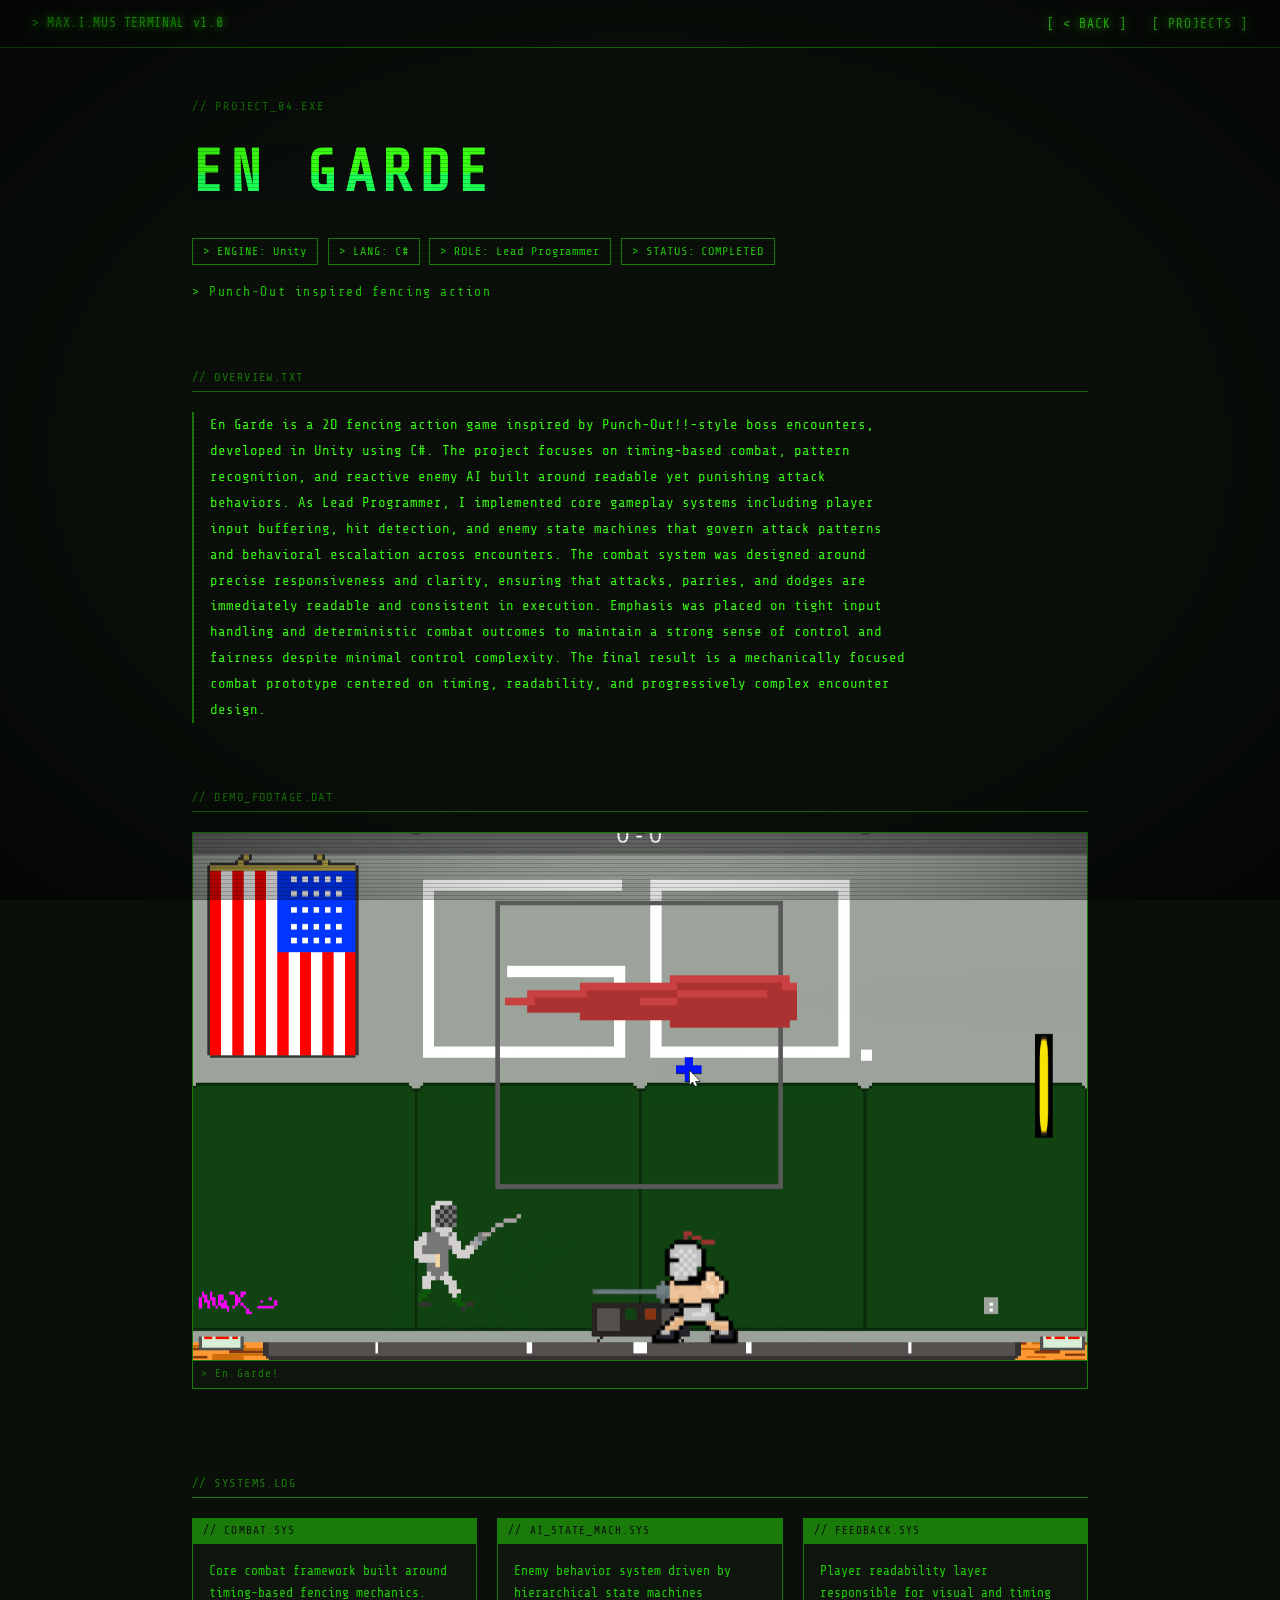
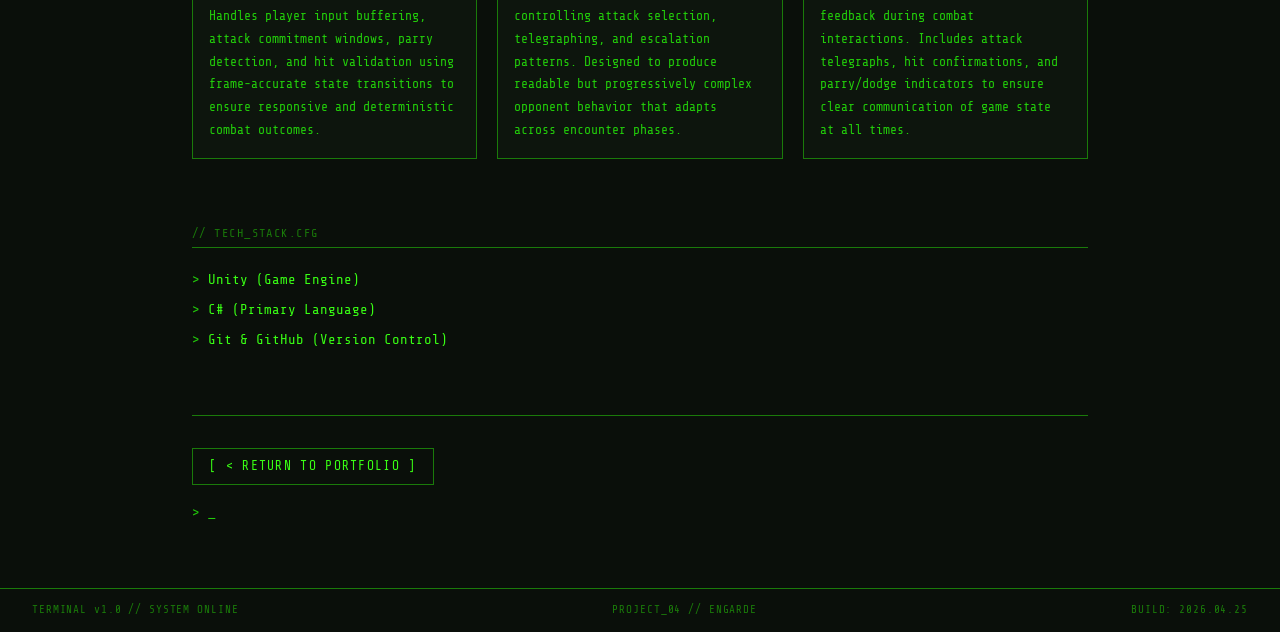
==== EnGarde.html @ af90c64e "finish projects" ====
<!DOCTYPE html>
<html lang="en">
  <head>
    <meta charset="UTF-8" />
    <meta name="viewport" content="width=device-width, initial-scale=1.0" />
    <title>En Garde // PROJECT_04.EXE</title>
    <link rel="stylesheet" href="styles.css" />
    <link rel="icon" href="/favicon.ico">
    <style>
      html { scroll-snap-type: none; }

      #dd-main {
        max-width: 960px;
        margin: 0 auto;
        padding: calc(var(--nav-h) + 3rem) 2rem 4rem;
        display: flex;
        flex-direction: column;
        gap: 4rem;
      }

      /* ---- Hero ---- */
      .dd-file-label {
        font-size: 12px;
        color: var(--green-dim);
        letter-spacing: 0.15em;
        margin-bottom: 0.5rem;
      }

      .dd-hero h1 {
        font-size: clamp(2.4rem, 5vw, 3.6rem);
        letter-spacing: 0.12em;
        animation: textglow 3s ease-in-out infinite;
        margin-bottom: 1rem;
      }

      .dd-meta {
        display: flex;
        flex-wrap: wrap;
        gap: 0.6rem;
        margin-bottom: 1rem;
      }

      .dd-badge {
        font-size: 12px;
        color: var(--green-mid);
        border: 1px solid var(--green-dim);
        padding: 2px 10px;
        letter-spacing: 0.08em;
      }

      /* ---- Sections ---- */
      .dd-section-label {
        font-size: 12px;
        color: var(--green-dim);
        letter-spacing: 0.12em;
        margin-bottom: 1.25rem;
        border-bottom: 1px solid var(--green-dim);
        padding-bottom: 4px;
      }

      .dd-body {
        font-size: 14px;
        color: var(--green);
        line-height: 1.85;
        max-width: 720px;
        border-left: 2px solid var(--green-dim);
        padding-left: 1rem;
      }

      /* ---- Media ---- */
      .dd-media-primary {
        width: 100%;
        border: 1px solid var(--green-dim);
        background: var(--bg-panel);
        padding: 0;
        margin-bottom: 1.25rem;
      }

      .dd-media-primary img {
        display: block;
        width: 100%;
        height: auto;
      }

      .dd-media-grid {
        display: grid;
        grid-template-columns: repeat(auto-fit, minmax(260px, 1fr));
        gap: 1rem;
      }

      .dd-media-item {
        border: 1px solid var(--green-dim);
        background: var(--bg-panel);
        padding: 0;
      }

      .dd-media-item img {
        display: block;
        width: 100%;
        height: auto;
      }

      .dd-media-caption {
        font-size: 11px;
        color: var(--green-dim);
        letter-spacing: 0.1em;
        padding: 4px 8px;
        border-top: 1px solid var(--green-dim);
      }

      /* ---- System cards ---- */
      .dd-cards {
        display: grid;
        grid-template-columns: repeat(auto-fit, minmax(240px, 1fr));
        gap: 1.25rem;
      }

      .dd-card {
        border: 1px solid var(--green-dim);
        background: var(--bg-panel);
        padding: 0;
        transition: box-shadow 0.2s;
      }

      .dd-card:hover {
        box-shadow: 0 0 16px var(--green-dim);
      }

      .dd-card-header {
        background: var(--green-dim);
        color: var(--bg);
        font-size: 11px;
        padding: 3px 10px;
        letter-spacing: 0.1em;
      }

      .dd-card p {
        font-size: 13px;
        color: var(--green-mid);
        line-height: 1.75;
        padding: 1rem;
      }

      /* ---- Tech list ---- */
      .dd-tech-list {
        list-style: none;
        display: flex;
        flex-direction: column;
        gap: 6px;
      }

      .dd-tech-list li {
        font-size: 14px;
        color: var(--green);
        display: flex;
        align-items: center;
        gap: 0.5rem;
      }

      /* ---- Back ---- */
      .dd-back {
        border-top: 1px solid var(--green-dim);
        padding-top: 2rem;
      }
    </style>
  </head>
  <body>

    <div class="crt-overlay"></div>
    <div class="scanlines"></div>

    <nav id="navbar">
      <span class="nav-logo">&gt; MAX.I.MUS TERMINAL v1.0</span>
      <ul class="nav-links">
        <li><a href="index.html">[ &lt; BACK ]</a></li>
        <li><a href="index.html#projects">[ PROJECTS ]</a></li>
      </ul>
    </nav>

    <main id="dd-main">

      <!-- HERO -->
      <section class="dd-hero">
        <div class="dd-file-label">// PROJECT_04.EXE</div>
        <h1 class="glitch" data-text="EN GARDE">EN GARDE</h1>
        <div class="dd-meta">
          <span class="dd-badge">&gt; ENGINE: Unity</span>
          <span class="dd-badge">&gt; LANG: C#</span>
          <span class="dd-badge">&gt; ROLE: Lead Programmer</span>
          <span class="dd-badge">&gt; STATUS: COMPLETED</span>
        </div>
        <p class="tagline">&gt; Punch-Out inspired fencing action</p>
      </section>

      <!-- OVERVIEW -->
      <section>
        <div class="dd-section-label">// OVERVIEW.TXT</div>
        <p class="dd-body">
          En Garde is a 2D fencing action game inspired by Punch-Out!!-style boss encounters, developed in Unity using C#. The project focuses on timing-based combat, pattern recognition, and reactive enemy AI built around readable yet punishing attack behaviors. As Lead Programmer, I implemented core gameplay systems including player input buffering, hit detection, and enemy state machines that govern attack patterns and behavioral escalation across encounters. The combat system was designed around precise responsiveness and clarity, ensuring that attacks, parries, and dodges are immediately readable and consistent in execution. Emphasis was placed on tight input handling and deterministic combat outcomes to maintain a strong sense of control and fairness despite minimal control complexity. The final result is a mechanically focused combat prototype centered on timing, readability, and progressively complex encounter design.
        </p>
      </section>

      <!-- MEDIA -->
      <section>
        <div class="dd-section-label">// DEMO_FOOTAGE.DAT</div>
        <div class="dd-media-primary">
          <img src="engarde.gif" alt="engarde" />
          <div class="dd-media-caption">&gt; En Garde!</div>
        </div>
      </section>

      <!-- SYSTEMS -->
      <section>
        <div class="dd-section-label">// SYSTEMS.LOG</div>
        <div class="dd-cards">
          <div class="dd-card">
            <div class="dd-card-header">// COMBAT.SYS</div>
            <p>Core combat framework built around timing-based fencing mechanics. Handles player input buffering, attack commitment windows, parry detection, and hit validation using frame-accurate state transitions to ensure responsive and deterministic combat outcomes.</p>
          </div>
          <div class="dd-card">
            <div class="dd-card-header">// AI_STATE_MACH.SYS</div>
            <p>     Enemy behavior system driven by hierarchical state machines controlling attack selection, telegraphing, and escalation patterns. Designed to produce readable but progressively complex opponent behavior that adapts across encounter phases.</p>
          </div>
          <div class="dd-card">
            <div class="dd-card-header">// FEEDBACK.SYS</div>
            <p> Player readability layer responsible for visual and timing feedback during combat interactions. Includes attack telegraphs, hit confirmations, and parry/dodge indicators to ensure clear communication of game state at all times.</p>
          </div>
        </div>
      </section>

      <!-- TECH STACK -->
      <section>
        <div class="dd-section-label">// TECH_STACK.CFG</div>
        <ul class="dd-tech-list">
          <li><span class="prompt">&gt;</span> Unity (Game Engine)</li>
          <li><span class="prompt">&gt;</span> C# (Primary Language)</li>
          <li><span class="prompt">&gt;</span> Git &amp; GitHub (Version Control)</li>
        </ul>
      </section>

      <!-- BACK -->
      <div class="dd-back">
        <a href="index.html#projects" class="btn">[ &lt; RETURN TO PORTFOLIO ]</a>
        <div class="cursor-line" style="margin-top:1rem">&gt; <span class="cursor">_</span></div>
      </div>

    </main>

    <footer>
      <span>TERMINAL v1.0 // SYSTEM ONLINE</span>
      <span>PROJECT_04 // ENGARDE</span>
      <span>BUILD: 2026.04.25</span>
    </footer>

  </body>
</html>
---- styles.css ----
/* ============================================================
   ROBCO TERMINAL — Fallout CRT Green Theme
   ============================================================ */

@import url('https://fonts.googleapis.com/css2?family=Share+Tech+Mono&display=swap');

:root {
  --green: #39ff14;
  --green-dim: #1a7a0a;
  --green-glow: rgba(57, 255, 20, 0.15);
  --green-mid: #22cc0a;
  --bg: #0a0f0a;
  --bg-panel: #0d150d;
  --nav-h: 48px;
}

* {
  margin: 0;
  padding: 0;
  box-sizing: border-box;
}

html {
  scroll-behavior: smooth;
  scroll-snap-type: y mandatory;
}

body {
  background: var(--bg);
  color: var(--green);
  font-family: 'Share Tech Mono', 'Courier New', monospace;
  font-size: 15px;
  line-height: 1.7;
  overflow-x: hidden;
}

/* ---- CRT Effects ---- */
.crt-overlay {
  pointer-events: none;
  position: fixed;
  inset: 0;
  z-index: 9999;
  background: radial-gradient(ellipse at center,
    transparent 60%,
    rgba(0,0,0,0.55) 100%);
}

.scanlines {
  pointer-events: none;
  position: fixed;
  inset: 0;
  z-index: 9998;
  background: repeating-linear-gradient(
    to bottom,
    transparent 0px,
    transparent 3px,
    rgba(0, 0, 0, 0.18) 3px,
    rgba(0, 0, 0, 0.18) 4px
  );
}

/* ---- Flicker animation ---- */
@keyframes flicker {
  0%   { opacity: 1; }
  92%  { opacity: 1; }
  93%  { opacity: 0.85; }
  94%  { opacity: 1; }
  96%  { opacity: 0.92; }
  100% { opacity: 1; }
}

body {
  animation: flicker 6s infinite;
}

/* ---- Glow text ---- */
@keyframes textglow {
  0%, 100% { text-shadow: 0 0 6px var(--green), 0 0 16px rgba(57,255,20,0.45); }
  50%       { text-shadow: 0 0 8px var(--green), 0 0 22px rgba(57,255,20,0.65), 0 0 44px rgba(57,255,20,0.25); }
}

/* ---- NAV ---- */
#navbar {
  position: fixed;
  top: 0;
  left: 0;
  right: 0;
  height: var(--nav-h);
  z-index: 1000;
  display: flex;
  align-items: center;
  justify-content: space-between;
  padding: 0 2rem;
  background: var(--bg);
  border-bottom: 1px solid var(--green-dim);
  text-shadow: 0 0 8px var(--green);
}

.nav-logo {
  font-size: 13px;
  color: var(--green-mid);
  letter-spacing: 0.05em;
}

.nav-links {
  list-style: none;
  display: flex;
  gap: 1.5rem;
}

.nav-links a {
  color: var(--green);
  text-decoration: none;
  font-size: 13px;
  letter-spacing: 0.08em;
  transition: color 0.2s;
}

.nav-links a:hover {
  color: #fff;
  text-shadow: 0 0 10px var(--green), 0 0 20px var(--green);
}

.nav-resume:hover {
  color: #fff;
  text-shadow: 0 0 10px var(--green), 0 0 20px var(--green);
}

/* ---- PAGES ---- */
.page {
  min-height: 100vh;
  padding-top: var(--nav-h);
  display: flex;
  align-items: center;
  justify-content: center;
  scroll-snap-align: start;
  border-bottom: 1px solid var(--green-dim);
}

.page-inner {
  width: 100%;
  max-width: 900px;
  padding: 3rem 2rem;
}

/* ---- HOME ---- */
#home {
  align-items: stretch;
}

.home-layout {
  display: flex;
  width: 100%;
  max-width: 1100px;
  margin: 0 auto;
  gap: 2rem;
  padding: 2rem;
  align-items: flex-start;
}

/* ---- ASCII panel ---- */
.ascii-panel {
  flex-shrink: 0;
  border: 1px solid var(--green-dim);
  background: var(--bg-panel);
  padding: 0;
  width: fit-content;
}

.panel-header,
.panel-footer {
  background: var(--green-dim);
  color: var(--bg);
  font-size: 11px;
  padding: 2px 8px;
  letter-spacing: 0.1em;
}

.ascii-art {
  font-size: 9px;
  line-height: 1.15;
  color: var(--green-mid);
  padding: 8px;
  white-space: pre;
  text-shadow: 0 0 4px var(--green-dim);
  overflow: hidden;
}

/* ---- Home content ---- */
.home-content {
  flex: 1;
  display: flex;
  flex-direction: column;
  gap: 1rem;
  padding-top: 1rem;
}

.boot-text {
  font-size: 12px;
  color: var(--green-mid);
  white-space: pre;
  min-height: 8em;
  line-height: 1.5;
}

h1 {
  font-size: clamp(2rem, 4vw, 3rem);
  letter-spacing: 0.1em;
  animation: textglow 3s ease-in-out infinite;
}

.glitch {
  position: relative;
}

.glitch::before,
.glitch::after {
  content: attr(data-text);
  position: absolute;
  left: 0;
  top: 0;
}

.glitch::before {
  color: var(--green);
  animation: glitch1 4s infinite;
  clip-path: polygon(0 0, 100% 0, 100% 50%, 0 50%);
  opacity: 0.7;
}

.glitch::after {
  color: #00ff99;
  animation: glitch2 4s infinite;
  clip-path: polygon(0 50%, 100% 50%, 100% 100%, 0 100%);
  opacity: 0.5;
}

@keyframes glitch1 {
  0%, 90%, 100% { transform: translate(0); }
  92% { transform: translate(-3px, 1px); }
  94% { transform: translate(3px, -1px); }
  96% { transform: translate(-2px, 0); }
}

@keyframes glitch2 {
  0%, 90%, 100% { transform: translate(0); }
  92% { transform: translate(3px, -1px); }
  94% { transform: translate(-3px, 1px); }
  96% { transform: translate(2px, 0); }
}

.tagline {
  color: var(--green-mid);
  font-size: 13px;
  letter-spacing: 0.12em;
}

.bio {
  color: var(--green);
  font-size: 13px;
  line-height: 1.8;
  max-width: 540px;
  border-left: 2px solid var(--green-dim);
  padding-left: 1rem;
}

.contact-bar {
  display: flex;
  gap: 1.5rem;
}

.contact-bar a {
  color: var(--green-mid);
  text-decoration: none;
  font-size: 13px;
  letter-spacing: 0.08em;
  transition: color 0.2s, text-shadow 0.2s;
}

.contact-bar a:hover {
  color: var(--green);
  text-shadow: 0 0 10px var(--green);
}

.page-buttons {
  display: flex;
  flex-wrap: wrap;
  gap: 0.75rem;
}

.btn {
  display: inline-block;
  padding: 6px 16px;
  border: 1px solid var(--green-dim);
  color: var(--green);
  text-decoration: none;
  font-family: inherit;
  font-size: 13px;
  letter-spacing: 0.1em;
  background: transparent;
  transition: background 0.2s, text-shadow 0.2s, box-shadow 0.2s;
}

.btn:hover {
  background: var(--green-glow);
  text-shadow: 0 0 8px var(--green);
  box-shadow: 0 0 12px var(--green-dim);
}

/* ---- Cursor blink ---- */
.cursor-line {
  font-size: 14px;
  color: var(--green-mid);
}

@keyframes blink {
  0%, 100% { opacity: 1; }
  50%       { opacity: 0; }
}

.cursor {
  animation: blink 1s step-end infinite;
}

/* ---- Section headers ---- */
.section-header {
  margin-bottom: 2rem;
  color: var(--green-dim);
  font-size: 12px;
  letter-spacing: 0.1em;
}

.section-header h2 {
  color: var(--green);
  font-size: clamp(1.2rem, 2.5vw, 1.6rem);
  letter-spacing: 0.15em;
  margin: 0.25rem 0;
  text-shadow: 0 0 8px var(--green);
}

/* ---- Skills ---- */
.skills-grid {
  display: grid;
  grid-template-columns: 1fr 1fr;
  gap: 2rem;
}

.skills-group h3 {
  color: var(--green-mid);
  font-size: 13px;
  letter-spacing: 0.12em;
  margin-bottom: 0.75rem;
  border-bottom: 1px solid var(--green-dim);
  padding-bottom: 4px;
}

.skills-group ul {
  list-style: none;
  display: flex;
  flex-direction: column;
  gap: 4px;
}

.skills-group li {
  font-size: 14px;
  color: var(--green);
  display: flex;
  align-items: center;
  gap: 0.5rem;
}

.prompt {
  color: var(--green-mid);
}

/* ---- Projects ---- */
.projects-grid {
  display: grid;
  grid-template-columns: repeat(auto-fit, minmax(240px, 1fr));
  gap: 1.5rem;
}

.project-card {
  border: 1px solid var(--green-dim);
  background: var(--bg-panel);
  padding: 0;
  transition: box-shadow 0.2s;
}

.project-card:hover {
  box-shadow: 0 0 16px var(--green-dim);
}

.card-header {
  background: var(--green-dim);
  color: var(--bg);
  font-size: 11px;
  padding: 3px 10px;
  letter-spacing: 0.1em;
}

.project-card h3 {
  font-size: 15px;
  letter-spacing: 0.08em;
  color: var(--green);
  padding: 1rem 1rem 0.5rem;
}

.project-card p {
  font-size: 13px;
  color: var(--green-mid);
  padding: 0 1rem 1rem;
  line-height: 1.7;
}

.project-links {
  display: flex;
  gap: 1rem;
  padding: 0 1rem 1rem;
}

.project-links a {
  color: var(--green);
  text-decoration: none;
  font-size: 12px;
  letter-spacing: 0.08em;
  transition: text-shadow 0.2s;
}

.project-links a:hover {
  text-shadow: 0 0 8px var(--green);
}

/* ---- More projects ---- */
.more-projects-wrap {
  margin-top: 1.5rem;
  display: flex;
  justify-content: center;
}

@keyframes fadeSlideIn {
  from { opacity: 0; transform: translateY(-8px); }
  to   { opacity: 1; transform: translateY(0); }
}

.projects-grid--extra {
  margin-top: 1rem;
  animation: fadeSlideIn 0.25s ease;
}

/* ---- Experience ---- */
.experience-item {
  margin-bottom: 2.5rem;
  padding-left: 1rem;
  border-left: 2px solid var(--green-dim);
}

.exp-header {
  display: flex;
  flex-direction: column;
  gap: 2px;
  margin-bottom: 0.75rem;
}

.experience-item h3 {
  font-size: 15px;
  letter-spacing: 0.1em;
  color: var(--green);
  text-shadow: 0 0 6px var(--green-dim);
}

.exp-links {
  margin-top: 0.75rem;
}

.exp-meta {
  font-size: 12px;
  color: var(--green-dim);
  letter-spacing: 0.08em;
}

.experience-item ul {
  list-style: none;
  display: flex;
  flex-direction: column;
  gap: 6px;
}

.experience-item li {
  font-size: 13px;
  color: var(--green-mid);
  line-height: 1.7;
}

.experience-item li::before {
  content: '> ';
  color: var(--green-dim);
}

/* ---- Contact ---- */
.contact-intro {
  color: var(--green-mid);
  font-size: 13px;
  margin-bottom: 1.5rem;
  letter-spacing: 0.08em;
}

.contact-links {
  list-style: none;
  display: flex;
  flex-direction: column;
  gap: 0.75rem;
}

.contact-links li {
  font-size: 14px;
  color: var(--green-mid);
  display: flex;
  align-items: center;
  gap: 0.5rem;
}

.contact-links a {
  color: var(--green);
  text-decoration: none;
  transition: text-shadow 0.2s;
}

.contact-links a:hover {
  text-shadow: 0 0 10px var(--green);
}

/* ---- Footer ---- */
footer {
  display: flex;
  justify-content: space-between;
  padding: 0.75rem 2rem;
  font-size: 11px;
  color: var(--green-dim);
  border-top: 1px solid var(--green-dim);
  background: var(--bg);
  letter-spacing: 0.08em;
}

/* ---- Scrollbar ---- */
::-webkit-scrollbar { width: 6px; }
::-webkit-scrollbar-track { background: var(--bg); }
::-webkit-scrollbar-thumb { background: var(--green-dim); }
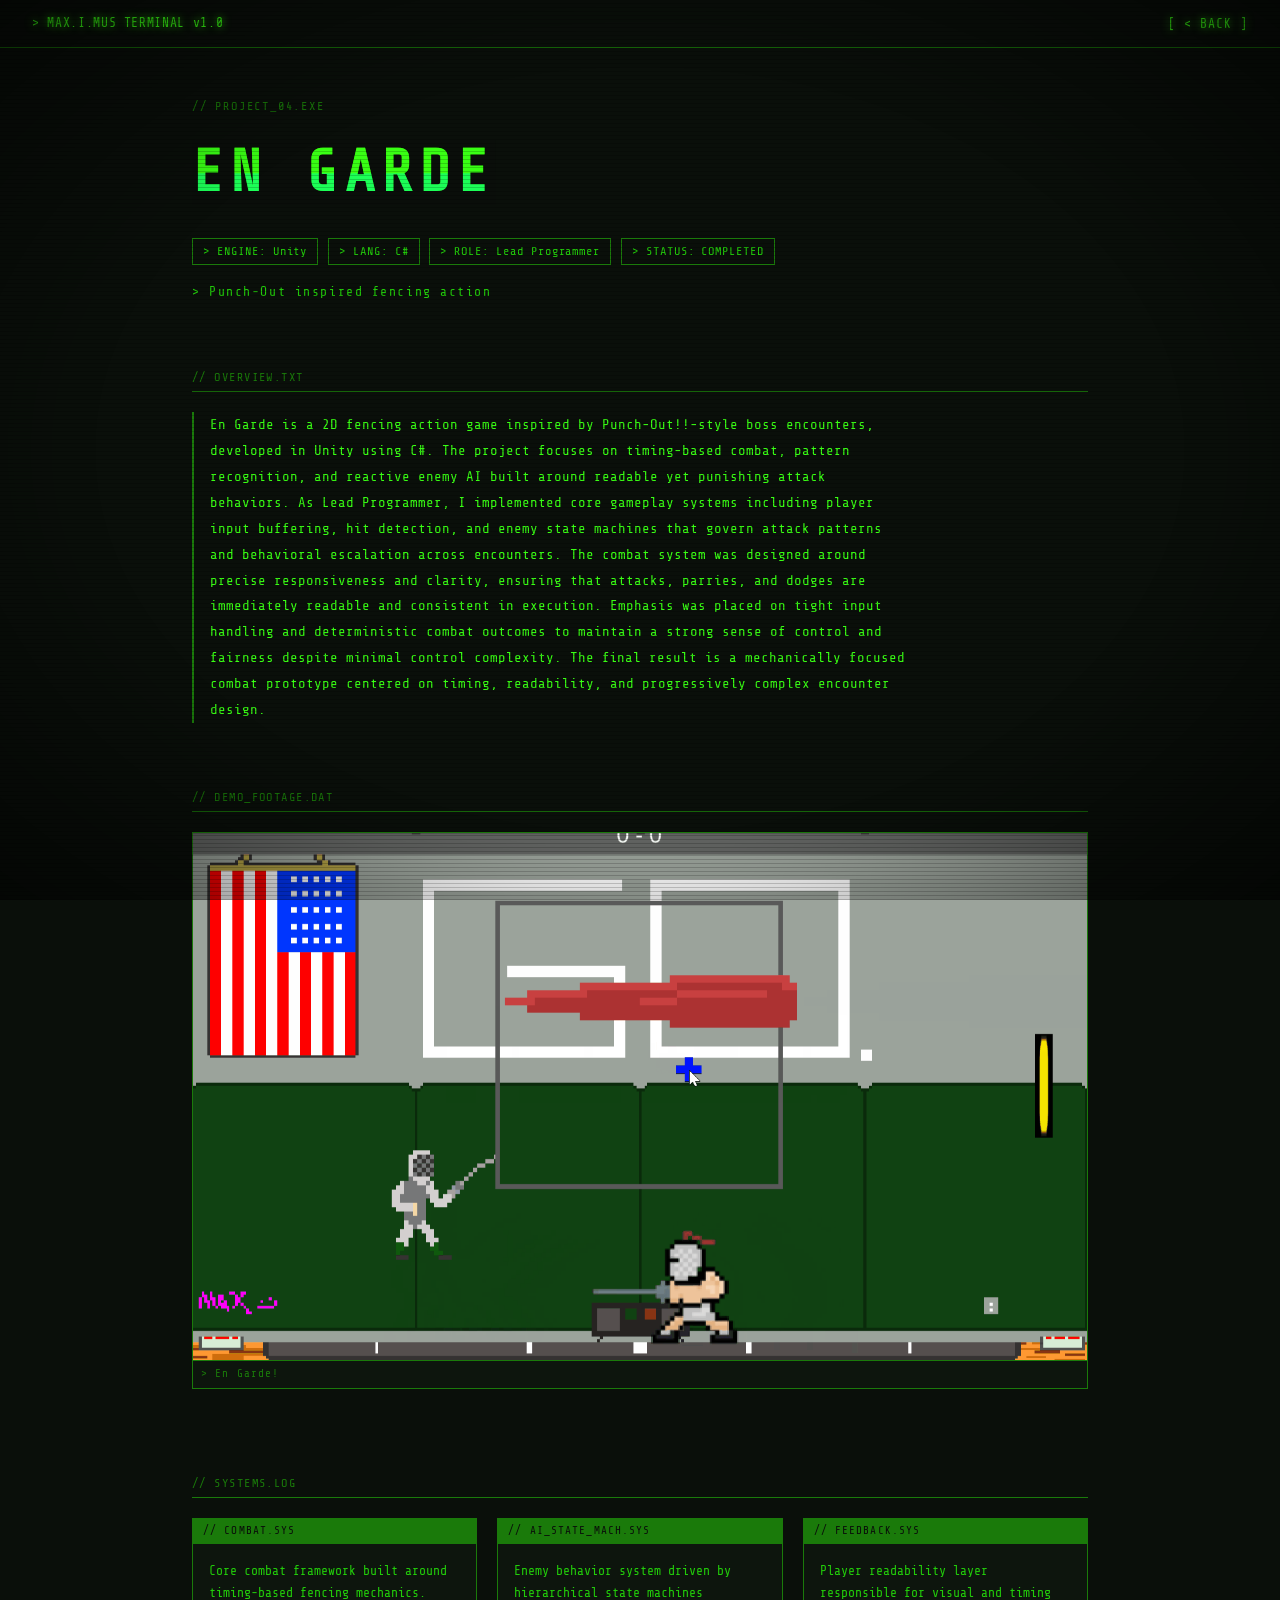
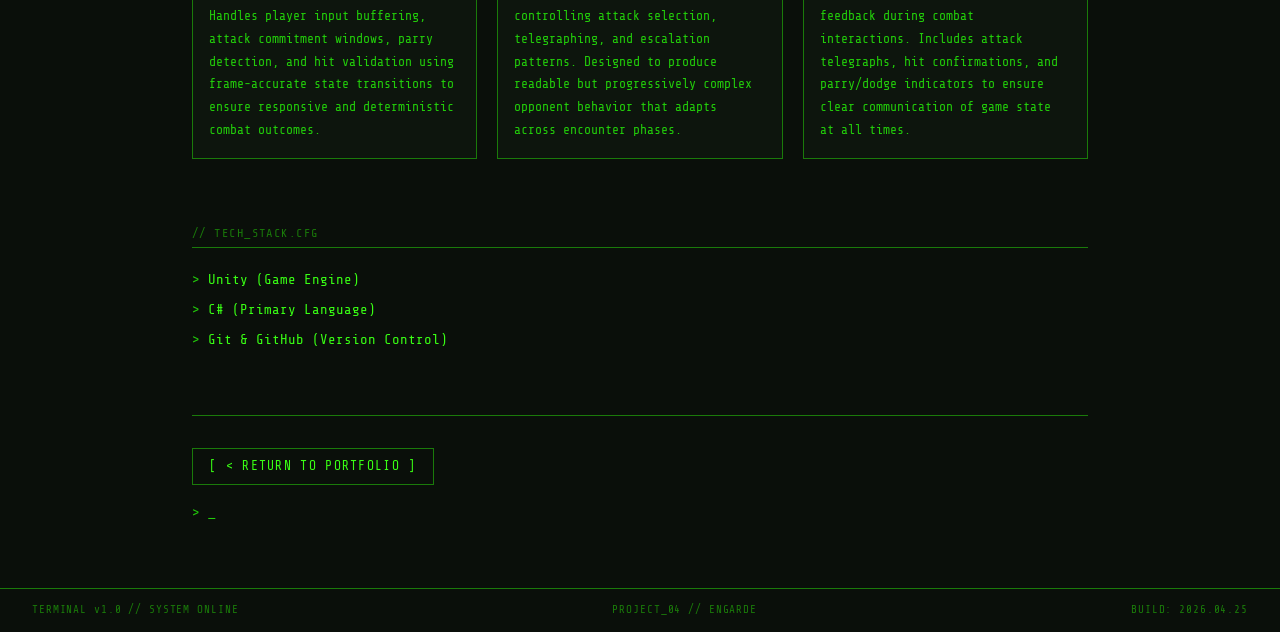
==== commit 4e41fa93: "fixed nav links" ====
--- a/EnGarde.html
+++ b/EnGarde.html
@@ -172,8 +172,7 @@
     <nav id="navbar">
       <span class="nav-logo">&gt; MAX.I.MUS TERMINAL v1.0</span>
       <ul class="nav-links">
-        <li><a href="index.html">[ &lt; BACK ]</a></li>
-        <li><a href="index.html#projects">[ PROJECTS ]</a></li>
+        <li><a href="main.html#projects">[ &lt; BACK ]</a></li>
       </ul>
     </nav>
 
@@ -240,7 +239,7 @@
 
       <!-- BACK -->
       <div class="dd-back">
-        <a href="index.html#projects" class="btn">[ &lt; RETURN TO PORTFOLIO ]</a>
+        <a href="main.html" class="btn">[ &lt; RETURN TO PORTFOLIO ]</a>
         <div class="cursor-line" style="margin-top:1rem">&gt; <span class="cursor">_</span></div>
       </div>
 
--- a/styles.css
+++ b/styles.css
@@ -98,8 +98,15 @@
 
 .nav-logo {
   font-size: 13px;
-  color: var(--green-mid);
+  color: var(--green);
   letter-spacing: 0.05em;
+  text-decoration: none;
+  transition: color 0.2s;
+}
+
+.nav-logo:hover {
+  color: #fff;
+  text-shadow: 0 0 10px var(--green), 0 0 20px var(--green);
 }
 
 .nav-links {
@@ -545,4 +552,93 @@
 /* ---- Scrollbar ---- */
 ::-webkit-scrollbar { width: 6px; }
 ::-webkit-scrollbar-track { background: var(--bg); }
-::-webkit-scrollbar-thumb { background: var(--green-dim); }+::-webkit-scrollbar-thumb { background: var(--green-dim); }
+
+/* ============================================================
+   MOBILE / RESPONSIVE
+   ============================================================ */
+
+.nav-burger {
+  display: none;
+  background: none;
+  border: none;
+  color: var(--green);
+  font-family: inherit;
+  font-size: 16px;
+  cursor: pointer;
+  padding: 0;
+  text-shadow: 0 0 8px var(--green);
+  transition: color 0.2s, text-shadow 0.2s;
+  line-height: 1;
+}
+
+.nav-burger:hover {
+  color: #fff;
+  text-shadow: 0 0 10px var(--green), 0 0 20px var(--green);
+}
+
+@media (max-width: 768px) {
+
+  /* -- Disable mandatory snap on mobile -- */
+  html { scroll-snap-type: none; }
+
+  /* -- Navbar -- */
+  #navbar { padding: 0 1rem; }
+
+  .nav-burger { display: block; }
+
+  /* Only hide nav-links when a burger button is present (main page) */
+  #navbar:has(.nav-burger) .nav-links {
+    display: none;
+    position: absolute;
+    top: 100%;
+    left: 0;
+    right: 0;
+    flex-direction: column;
+    background: var(--bg);
+    border-bottom: 1px solid var(--green-dim);
+    padding: 0.5rem 0;
+    gap: 0;
+    z-index: 999;
+  }
+
+  #navbar:has(.nav-burger) .nav-links.open { display: flex; }
+
+  #navbar:has(.nav-burger) .nav-links li { padding: 6px 1.5rem; }
+
+  /* -- Boot screen -- */
+  #boot-output { font-size: 10px; }
+
+  /* -- Home -- */
+  .home-layout {
+    flex-direction: column;
+    padding: 1rem;
+    gap: 1.5rem;
+  }
+
+  .ascii-panel { display: none; }
+
+  .home-content { padding-top: 0.5rem; }
+
+  /* -- Sections -- */
+  .page-inner { padding: 2rem 1rem; }
+
+  .section-header span {
+    display: block;
+    overflow: hidden;
+    white-space: nowrap;
+  }
+
+  /* -- Skills -- */
+  .skills-grid { grid-template-columns: 1fr; }
+
+  /* -- Contact bar -- */
+  .contact-bar { flex-wrap: wrap; gap: 0.75rem; }
+
+  /* -- Footer -- */
+  footer {
+    flex-direction: column;
+    gap: 4px;
+    text-align: center;
+  }
+}
